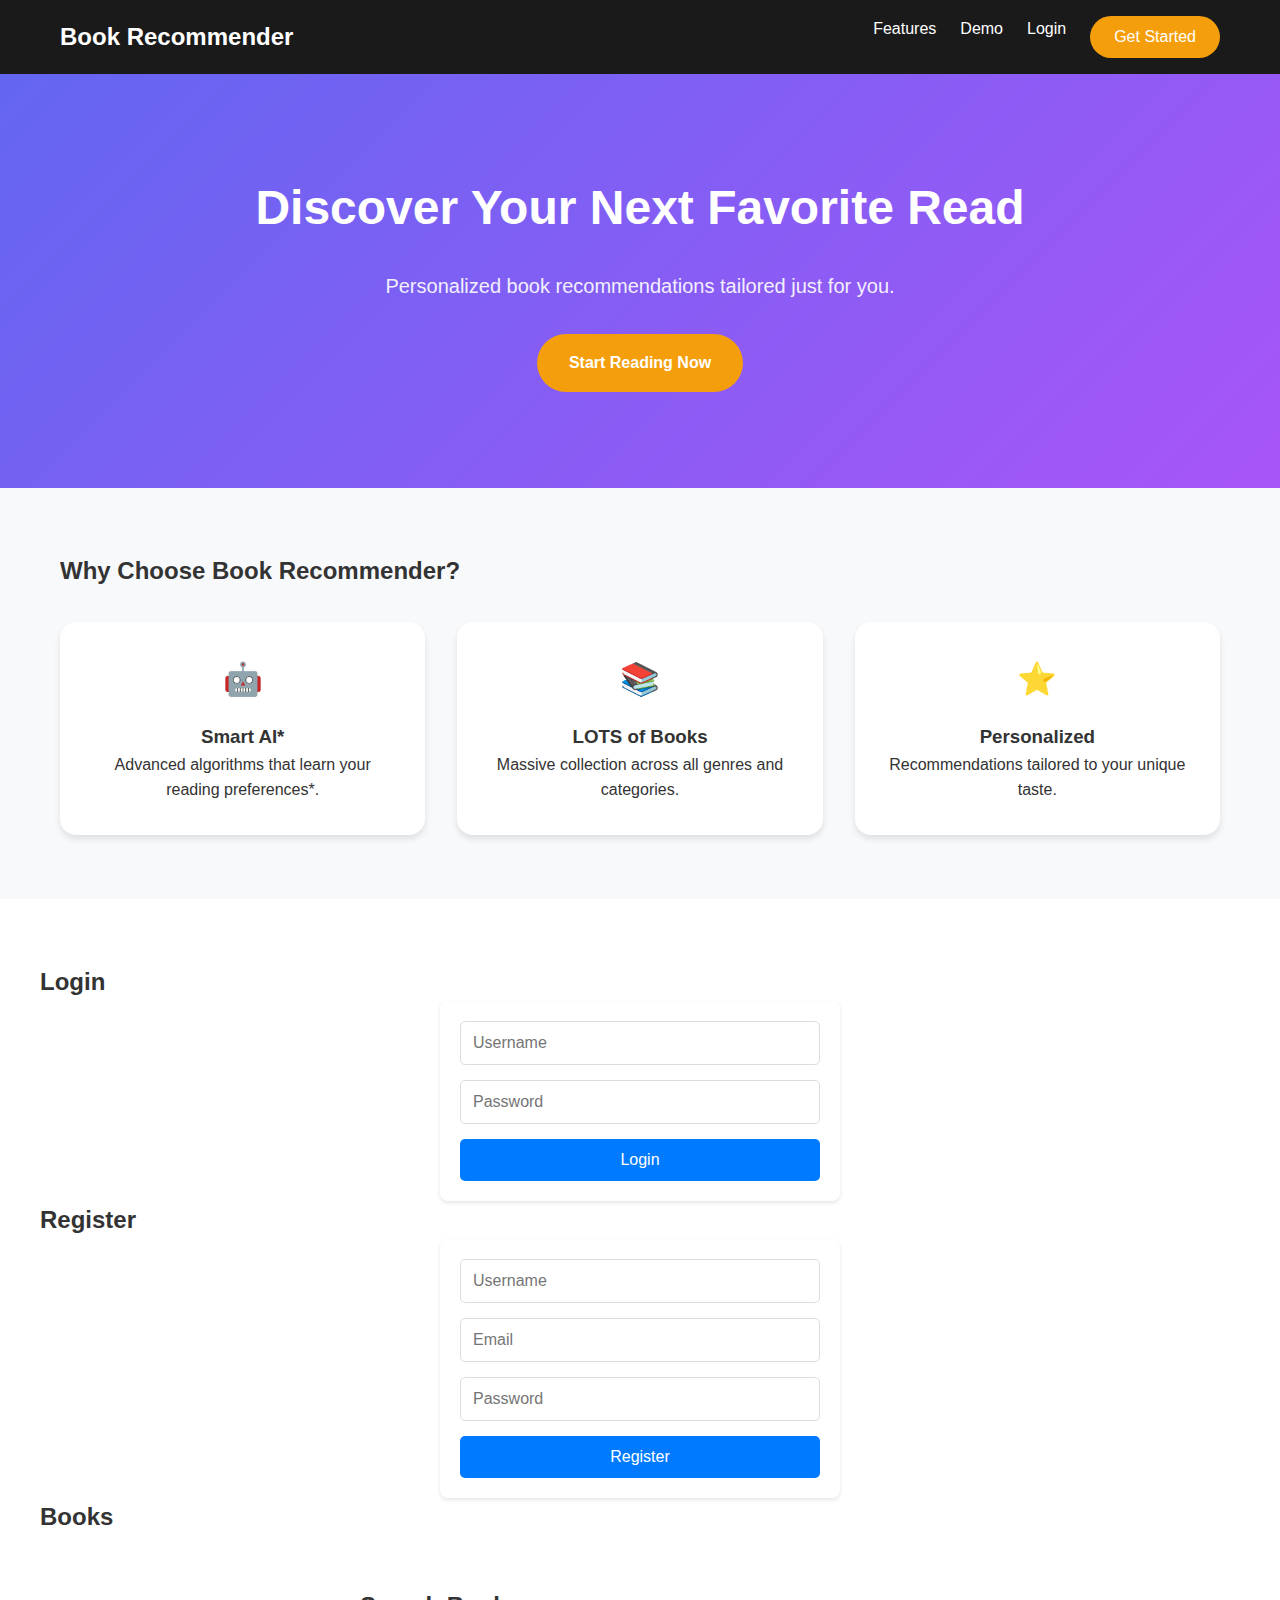
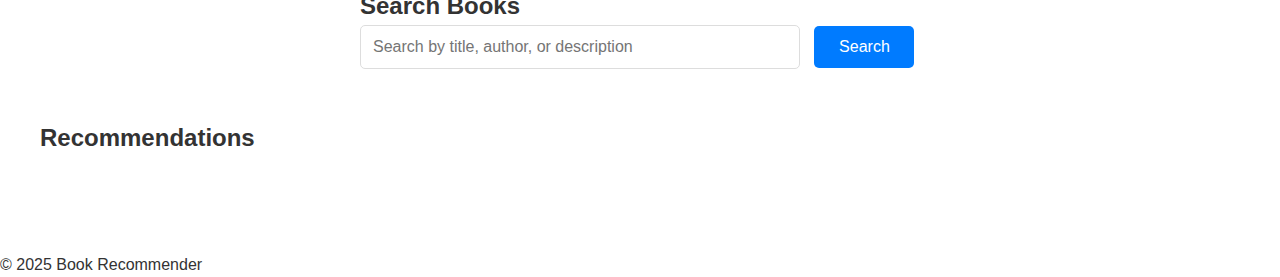
==== docs/index.html @ 10f8f6c9 "changed book_recommender_frontend to docs for github pages" ====
<!DOCTYPE html>
<html lang="en">
<head>
  <meta charset="UTF-8">
  <meta name="viewport" content="width=device-width, initial-scale=1.0">
  <title>Book Recommender</title>
  <link rel="stylesheet" href="styles.css">
</head>
<body>
  <!-- Header -->
  <header class="header">
    <div class="container">
      <h1>Book Recommender</h1>
      <nav class="nav">
        <a href="#features">Features</a>
        <a href="#demo">Demo</a>
        <a href="#login">Login</a>
        <a href="#register" class="cta-nav">Get Started</a>
      </nav>
    </div>
  </header>

  <!-- Hero Section -->
  <section class="hero-section">
    <div class="container">
      <div class="hero-content">
        <h2 class="hero-title">Discover Your Next Favorite Read</h2>
        <p class="hero-tagline">Personalized book recommendations tailored just for you.</p>
        <a href="#register" class="cta-button">Start Reading Now</a>
      </div>
    </div>
  </section>

  <!-- Features Section -->
  <section id="features" class="features-section section-padding">
    <div class="container">
      <h2>Why Choose Book Recommender?</h2>
      <div class="features-grid">
        <div class="feature-card">
          <div class="feature-icon">🤖</div>
          <h3>Smart AI*</h3>
          <p>Advanced algorithms that learn your reading preferences*.</p>
        </div>
        <div class="feature-card">
          <div class="feature-icon">📚</div>
          <h3>LOTS of Books</h3>
          <p>Massive collection across all genres and categories.</p>
        </div>
        <div class="feature-card">
          <div class="feature-icon">⭐</div>
          <h3>Personalized</h3>
          <p>Recommendations tailored to your unique taste.</p>
        </div>
      </div>
    </div>
  </section>

  <!-- Existing Functionality (Untouched) -->
  <main class="container section-padding">
    <!-- Login Form -->
    <section id="login">
      <h2>Login</h2>
      <form id="loginForm">
        <input type="text" id="username" placeholder="Username" required>
        <input type="password" id="password" placeholder="Password" required>
        <button type="submit">Login</button>
      </form>
    </section>

    <!-- Registration Form -->
    <section id="register">
      <h2>Register</h2>
      <form id="registerForm">
        <input type="text" id="regUsername" placeholder="Username" required>
        <input type="email" id="regEmail" placeholder="Email" required>
        <input type="password" id="regPassword" placeholder="Password" required>
        <button type="submit">Register</button>
      </form>
    </section>

    <!-- Book List -->
    <section id="bookList">
      <h2>Books</h2>
      <div id="books"></div>
    </section>

    <!-- Search -->
    <section id="search">
      <h2>Search Books</h2>
      <input type="text" id="searchQuery" placeholder="Search by title, author, or description">
      <button id="searchButton">Search</button>
      <div id="searchResults"></div>
    </section>

    <!-- Recommendations -->
    <section id="recommendations">
      <h2>Recommendations</h2>
      <div id="recommendedBooks"></div>
    </section>
  </main>

  <!-- Footer -->
  <footer>
    <p>&copy; 2025 Book Recommender</p>
  </footer>

  <script src="script.js"></script>
</body>
</html>
---- docs/styles.css ----
/* Reset and Basic Styles */
* {
  margin: 0;
  padding: 0;
  box-sizing: border-box;
}

html {
  scroll-behavior: smooth;
}

body {
  font-family: 'Arial', sans-serif;
  line-height: 1.6;
  color: #333;
}

/* Utility Classes */
.container {
  max-width: 1200px;
  margin: 0 auto;
  padding: 0 20px;
}

.section-padding {
  padding: 4rem 0;
}

/* Header */
.header {
  background-color: #1a1a1a;
  padding: 1rem 0;
  position: sticky;
  top: 0;
  z-index: 100;
}

.header .container {
  display: flex;
  justify-content: space-between;
  align-items: center;
}

.header h1 {
  color: #fff;
  font-size: 1.5rem;
}

.nav {
  display: flex;
  gap: 1.5rem;
}

.nav a {
  color: #fff;
  text-decoration: none;
  transition: opacity 0.3s;
}

.nav a:hover {
  opacity: 0.8;
}

.cta-nav {
  background-color: #f59e0b;
  padding: 0.5rem 1.5rem;
  border-radius: 50px;
}

/* Hero Section */
.hero-section {
  background: linear-gradient(135deg, #6366f1 0%, #a855f7 100%);
  color: #fff;
  padding: 6rem 0;
}

.hero-content {
  max-width: 800px;
  margin: 0 auto;
  text-align: center;
}

.hero-title {
  font-size: 3rem;
  margin-bottom: 1.5rem;
}

.hero-tagline {
  font-size: 1.25rem;
  margin-bottom: 2rem;
  opacity: 0.9;
}

.cta-button {
  display: inline-block;
  background-color: #f59e0b;
  color: #fff;
  padding: 1rem 2rem;
  border-radius: 50px;
  text-decoration: none;
  font-weight: bold;
  transition: transform 0.2s;
}

.cta-button:hover {
  transform: translateY(-2px);
}

/* Features Section */
.features-section {
  background-color: #f8f9fa;
}

.features-grid {
  display: grid;
  grid-template-columns: repeat(auto-fit, minmax(250px, 1fr));
  gap: 2rem;
  margin-top: 2rem;
}

.feature-card {
  background-color: #fff;
  padding: 2rem;
  border-radius: 1rem;
  text-align: center;
  box-shadow: 0 4px 6px rgba(0, 0, 0, 0.1);
}

.feature-icon {
  font-size: 2rem;
  margin-bottom: 1rem;
}

/* ======================
   Form and Input Styling
   ====================== */
/* General Form Styles */
form {
  max-width: 400px;
  margin: 0 auto;
  padding: 20px;
  background-color: #fff;
  border-radius: 8px;
  box-shadow: 0 2px 4px rgba(0, 0, 0, 0.1);
}

/* Input Fields */
input[type="text"],
input[type="email"],
input[type="password"],
#searchQuery {
  width: 100%;
  padding: 12px;
  font-size: 1rem;
  border: 1px solid #ddd;
  border-radius: 5px;
  margin-bottom: 15px;
  transition: border-color 0.3s;
}

input[type="text"]:focus,
input[type="email"]:focus,
input[type="password"]:focus,
#searchQuery:focus {
  border-color: #007bff;
  outline: none;
}

/* Buttons */
button[type="submit"],
#searchButton {
  width: 100%;
  padding: 12px;
  font-size: 1rem;
  background-color: #007bff;
  color: #fff;
  border: none;
  border-radius: 5px;
  cursor: pointer;
  transition: background-color 0.3s;
}

button[type="submit"]:hover,
#searchButton:hover {
  background-color: #0056b3;
}

/* Form Headings */
form h2 {
  font-size: 1.5rem;
  margin-bottom: 20px;
  text-align: center;
  color: #333;
}

/* Search Bar Specific Styles */
#search {
  max-width: 600px;
  margin: 0 auto;
  padding: 20px;
}

#searchQuery {
  width: calc(100% - 120px); /* Adjust width to fit button */
  margin-bottom: 0;
}

#searchButton {
  width: 100px;
  margin-left: 10px;
}

/* ======================
   Books & Recommendations Grid
   ====================== */
#books,
#searchResults,
#recommendedBooks {
  display: grid;
  grid-template-columns: repeat(auto-fill, minmax(200px, 1fr));
  gap: 30px;
  margin-top: 30px;
}

.book {
  background-color: #fff;
  padding: 20px;
  border: 1px solid #ddd;
  border-radius: 8px;
  box-shadow: 0 2px 4px rgba(0, 0, 0, 0.1);
  transition: transform 0.2s, box-shadow 0.2s;
}

.book:hover {
  transform: translateY(-5px);
  box-shadow: 0 4px 8px rgba(0, 0, 0, 0.2);
}

.book h3 {
  font-size: 1.1rem;
  margin-bottom: 10px;
}

.book p {
  font-size: 0.9rem;
  color: #555;
  margin: 5px 0;
}

.book img {
  width: 100%;
  border-radius: 5px;
  margin-top: 10px;
}

.rate-book {
  background-color: #007bff;
  color: #fff;
  border: none;
  padding: 8px 12px;
  border-radius: 5px;
  cursor: pointer;
  margin-top: 10px;
  width: 100%;
  transition: background-color 0.2s;
}

.rate-book:hover {
  background-color: #0056b3;
}

/* Loading State (Optional) */
.loading {
  display: flex;
  justify-content: center;
  align-items: center;
  height: 200px;
  font-size: 1.2rem;
  color: #666;
}

/* Responsive Design */
@media (max-width: 768px) {
  .hero-title {
    font-size: 2rem;
  }

  .nav {
    gap: 1rem;
  }

  /* Adjust forms and search bar for mobile */
  form {
    padding: 15px;
  }

  input[type="text"],
  input[type="email"],
  input[type="password"],
  #searchQuery {
    padding: 10px;
    font-size: 0.9rem;
  }

  button[type="submit"],
  #searchButton {
    padding: 10px;
    font-size: 0.9rem;
  }

  #searchQuery {
    width: calc(100% - 90px); /* Adjust for smaller screens */
  }

  #searchButton {
    width: 80px;
  }
}
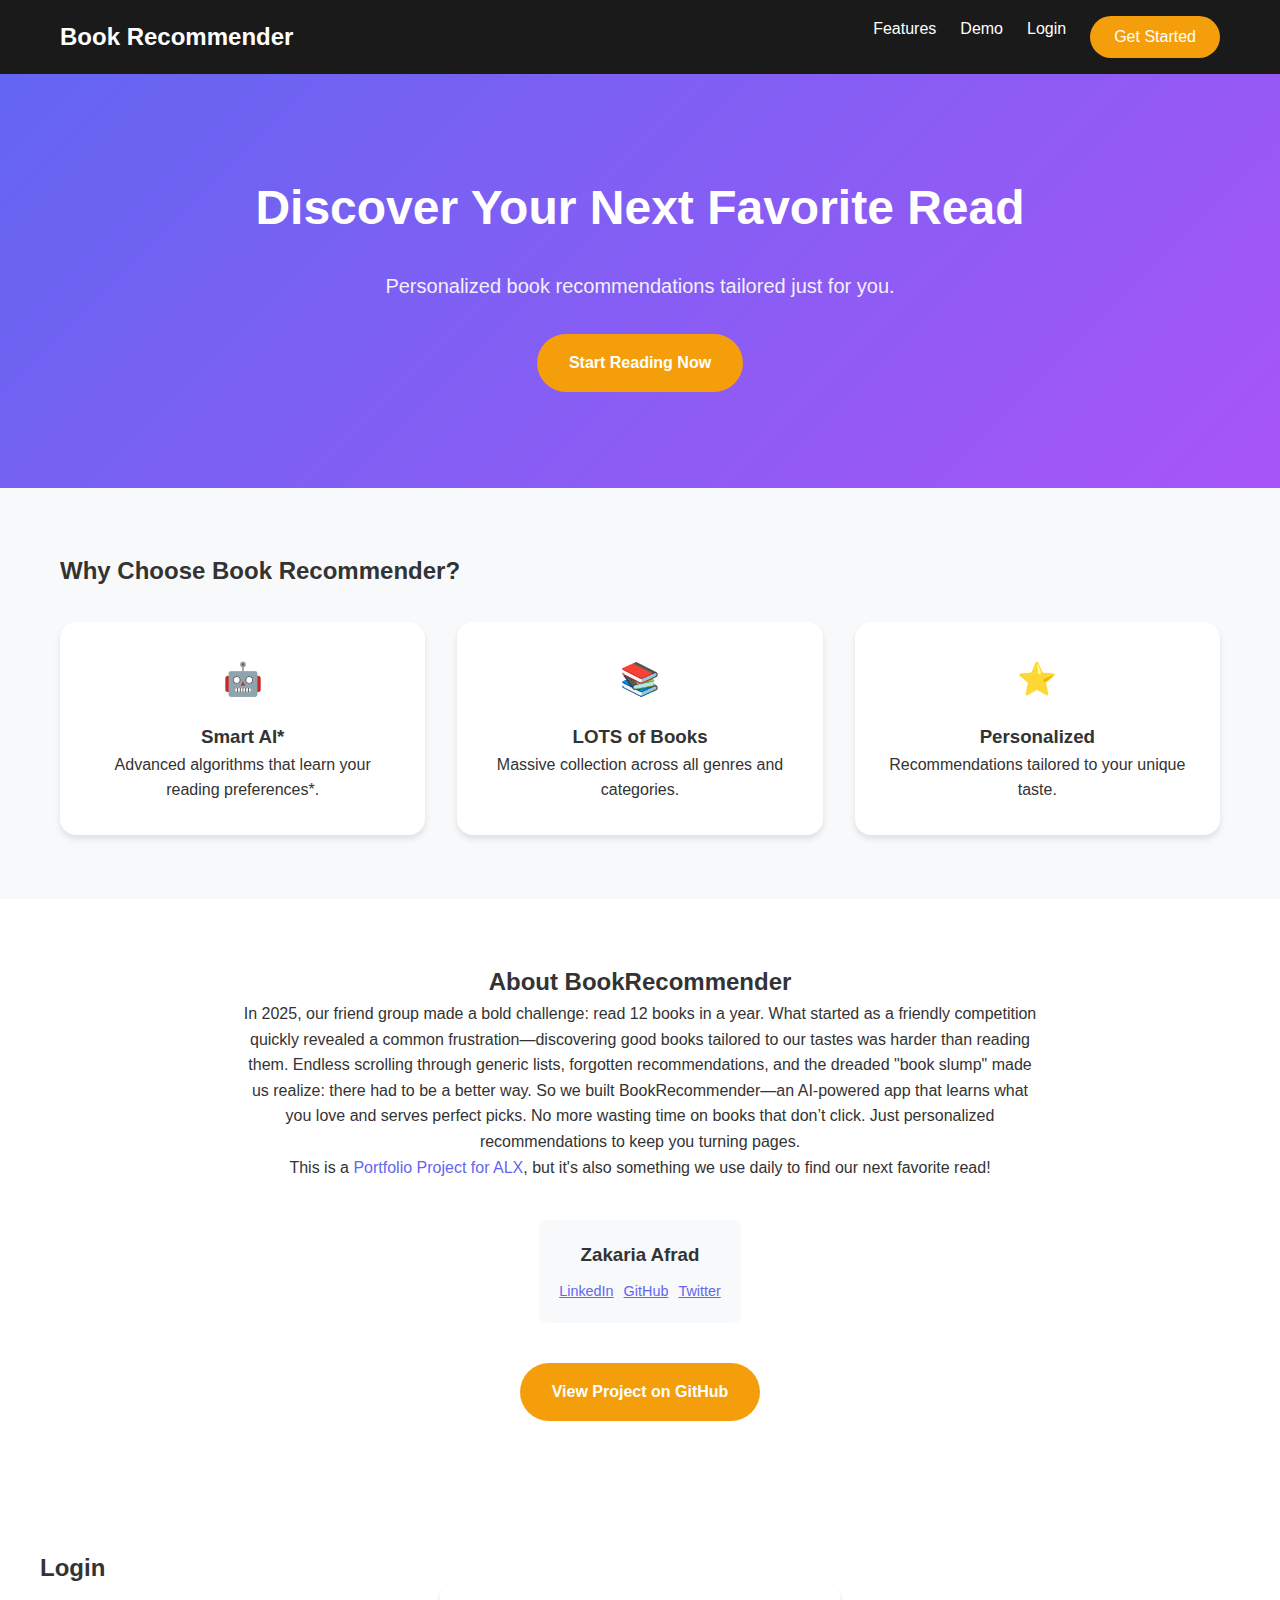
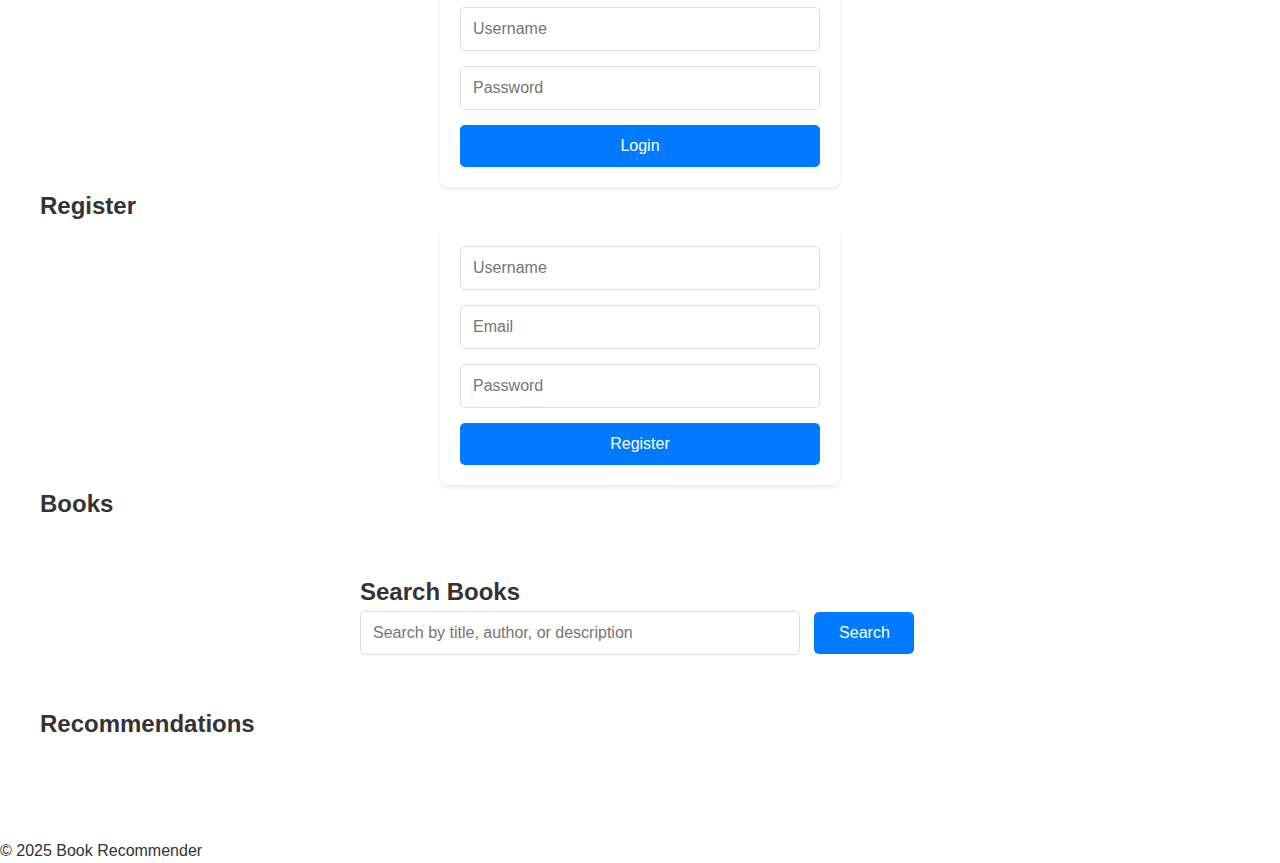
==== commit 91c75e22: "added about section" ====
--- a/docs/index.html
+++ b/docs/index.html
@@ -55,6 +55,47 @@
     </div>
   </section>
 
+<!-- About Section -->
+<section id="about" class="about-section section-padding">
+  <div class="container">
+    <h2>About BookRecommender</h2>
+    
+    <!-- Project Inspiration -->
+    <div class="about-content">
+      <p>
+        In 2025, our friend group made a bold challenge: read 12 books in a year. What started as a friendly competition quickly revealed a common frustration—discovering good books tailored to our tastes was harder than reading them. Endless scrolling through generic lists, forgotten recommendations, and the dreaded "book slump" made us realize: there had to be a better way.
+
+        So we built BookRecommender—an AI-powered app that learns what you love and serves perfect picks. No more wasting time on books that don’t click. Just personalized recommendations to keep you turning pages.
+      </p>
+      <p>
+        This is a <a href="https://www.alxafrica.com/" target="_blank">Portfolio Project for ALX</a>, 
+        but it's also something we use daily to find our next favorite read!
+      </p>
+    </div>
+
+    <!-- Team Members -->
+    <div class="team-grid">
+      <div class="team-member">
+        <h3>Zakaria Afrad</h3>
+        <div class="social-links">
+          <a href="https://linkedin.com/in/zakaria-afrad-046778273/" target="_blank">LinkedIn</a>
+          <a href="https://github.com/afradZ" target="_blank">GitHub</a>
+          <a href="https://x.com/AfradZac" target="_blank">Twitter</a>
+        </div>
+      </div>
+      
+      <!-- Add more team members as needed -->
+    </div>
+
+    <!-- GitHub Repo Link -->
+    <div class="github-repo">
+      <a href="https://github.com/afradZ/book-recommender" target="_blank" class="cta-button">
+        View Project on GitHub
+      </a>
+    </div>
+  </div>
+</section>
+
   <!-- Existing Functionality (Untouched) -->
   <main class="container section-padding">
     <!-- Login Form -->
--- a/docs/styles.css
+++ b/docs/styles.css
@@ -130,6 +130,56 @@
   font-size: 2rem;
   margin-bottom: 1rem;
 }
+
+/* ======================
+   About Section
+   ====================== */
+   .about-section {
+    background-color: #fff;
+    text-align: center;
+  }
+  
+  .about-content {
+    max-width: 800px;
+    margin: 0 auto 40px;
+    line-height: 1.6;
+  }
+  
+  .about-content a {
+    color: #6366f1;
+    text-decoration: none;
+  }
+  
+  .team-grid {
+    display: flex;
+    justify-content: center;
+    gap: 30px;
+    flex-wrap: wrap;
+    margin-bottom: 40px;
+  }
+  
+  .team-member {
+    background-color: #f8f9fa;
+    padding: 20px;
+    border-radius: 8px;
+    min-width: 200px;
+  }
+  
+  .social-links {
+    display: flex;
+    gap: 10px;
+    justify-content: center;
+    margin-top: 10px;
+  }
+  
+  .social-links a {
+    color: #6366f1;
+    font-size: 0.9rem;
+  }
+  
+  .github-repo {
+    margin-top: 30px;
+  }
 
 /* ======================
    Form and Input Styling
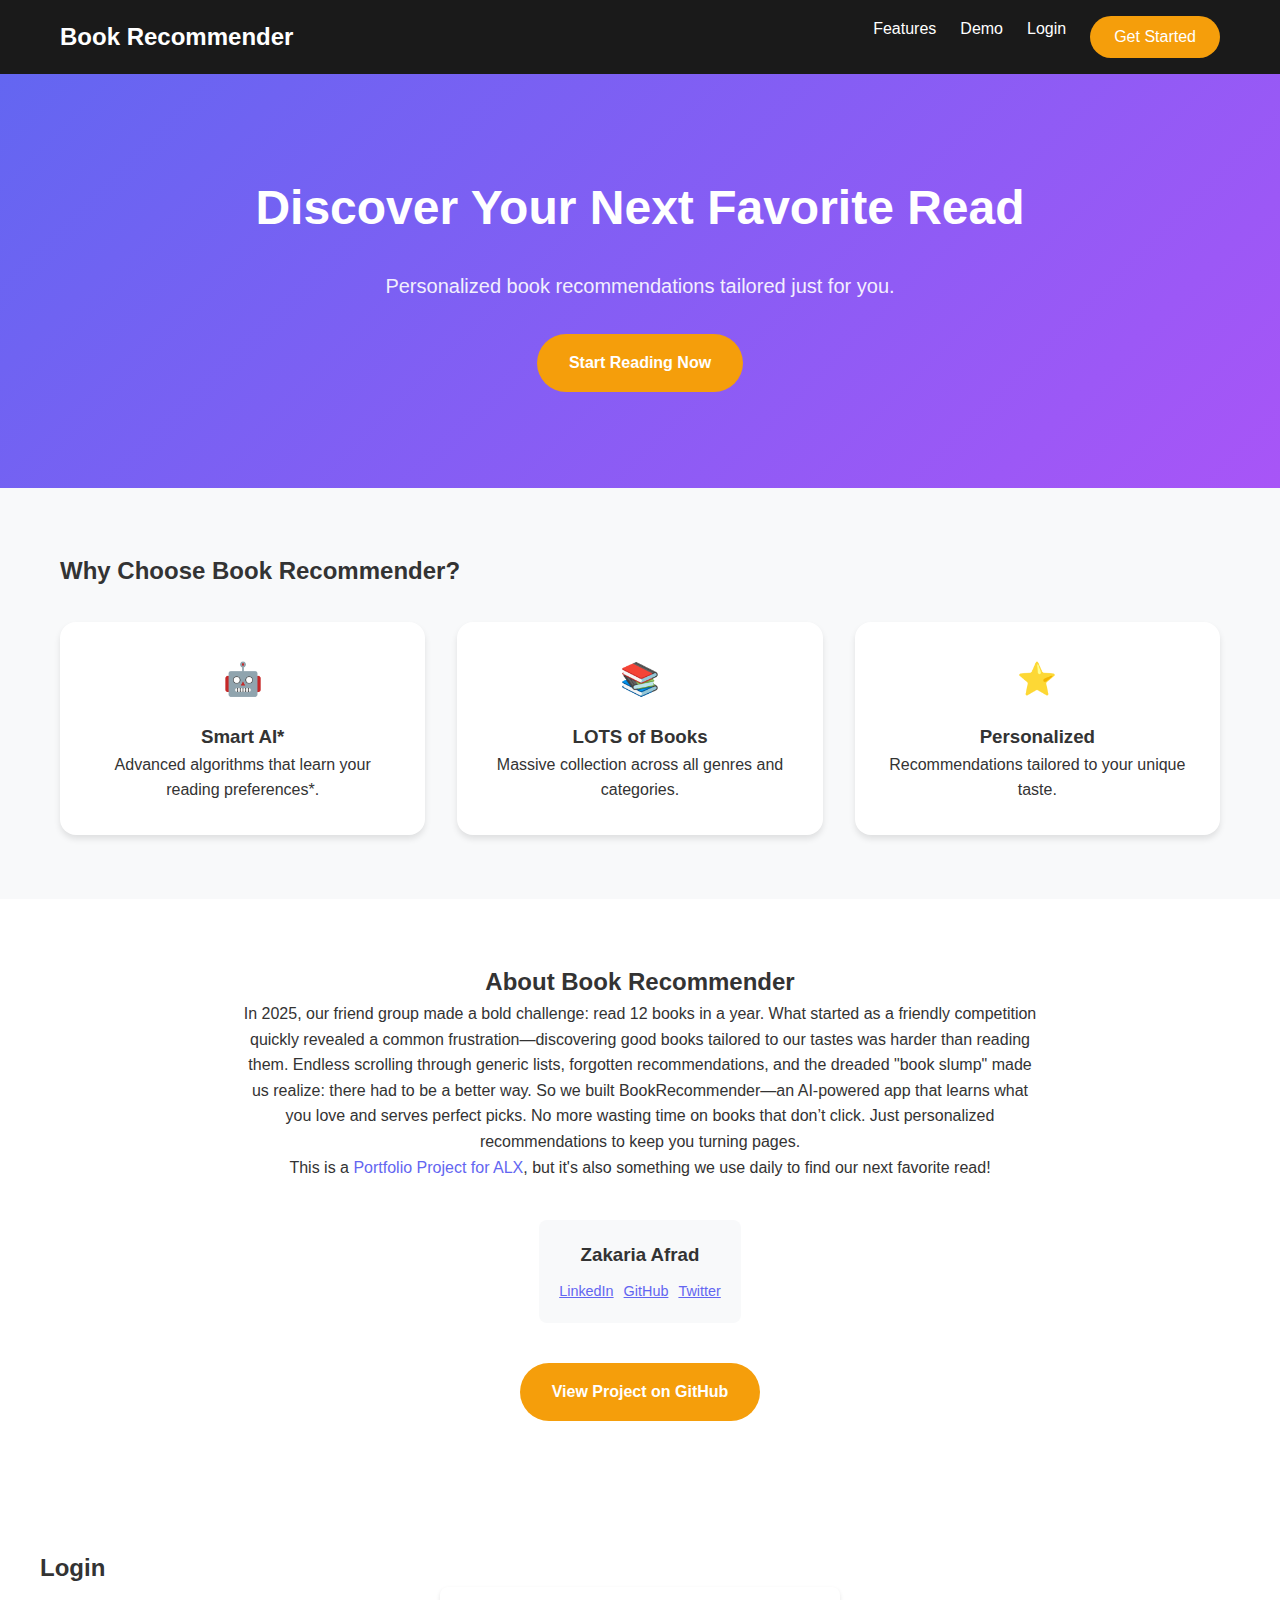
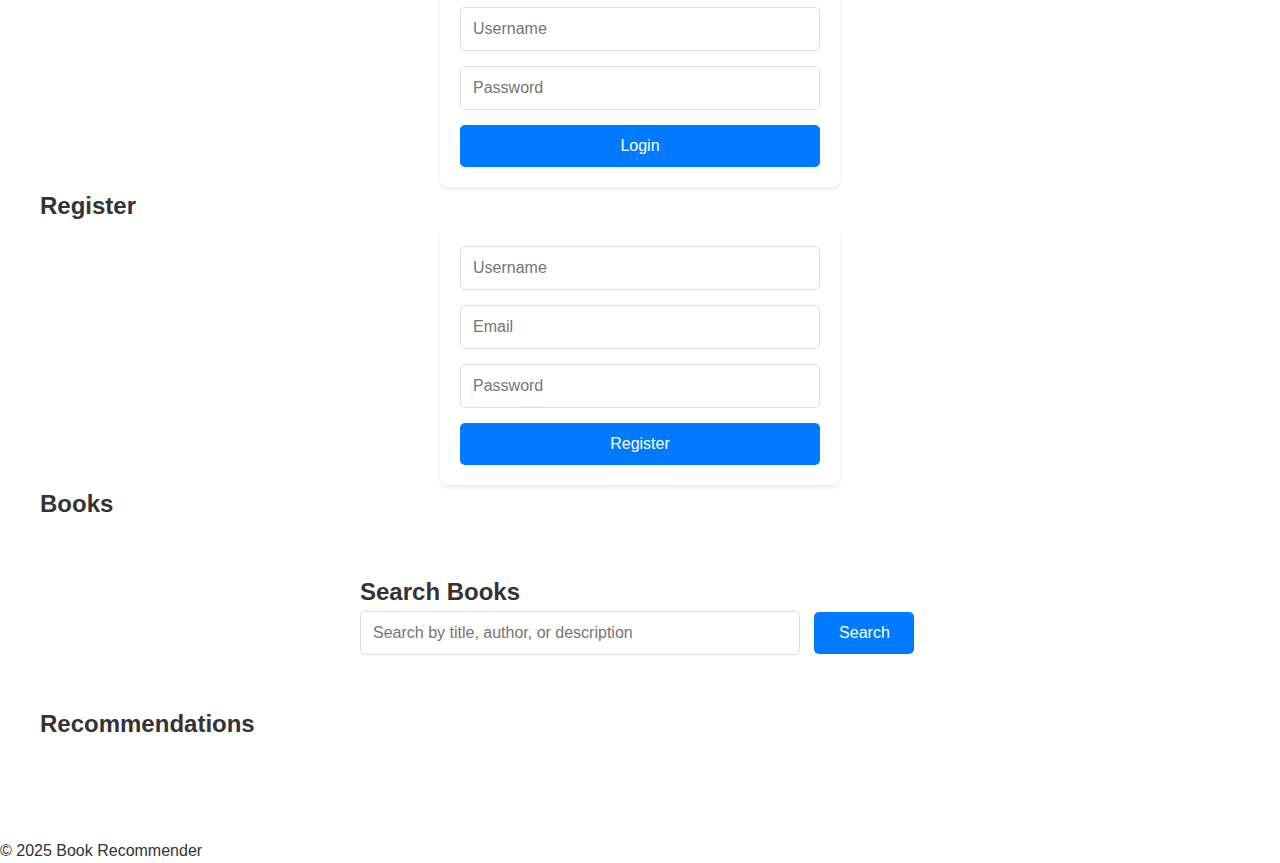
==== commit 8ed1d7e0: "typo cleanup" ====
--- a/docs/index.html
+++ b/docs/index.html
@@ -13,7 +13,9 @@
       <h1>Book Recommender</h1>
       <nav class="nav">
         <a href="#features">Features</a>
-        <a href="#demo">Demo</a>
+        <a href="https://youtu.be/qyDAqAC2IWU"
+          target="_blank"
+        >Demo</a>
         <a href="#login">Login</a>
         <a href="#register" class="cta-nav">Get Started</a>
       </nav>
@@ -58,7 +60,7 @@
 <!-- About Section -->
 <section id="about" class="about-section section-padding">
   <div class="container">
-    <h2>About BookRecommender</h2>
+    <h2>About Book Recommender</h2>
     
     <!-- Project Inspiration -->
     <div class="about-content">
